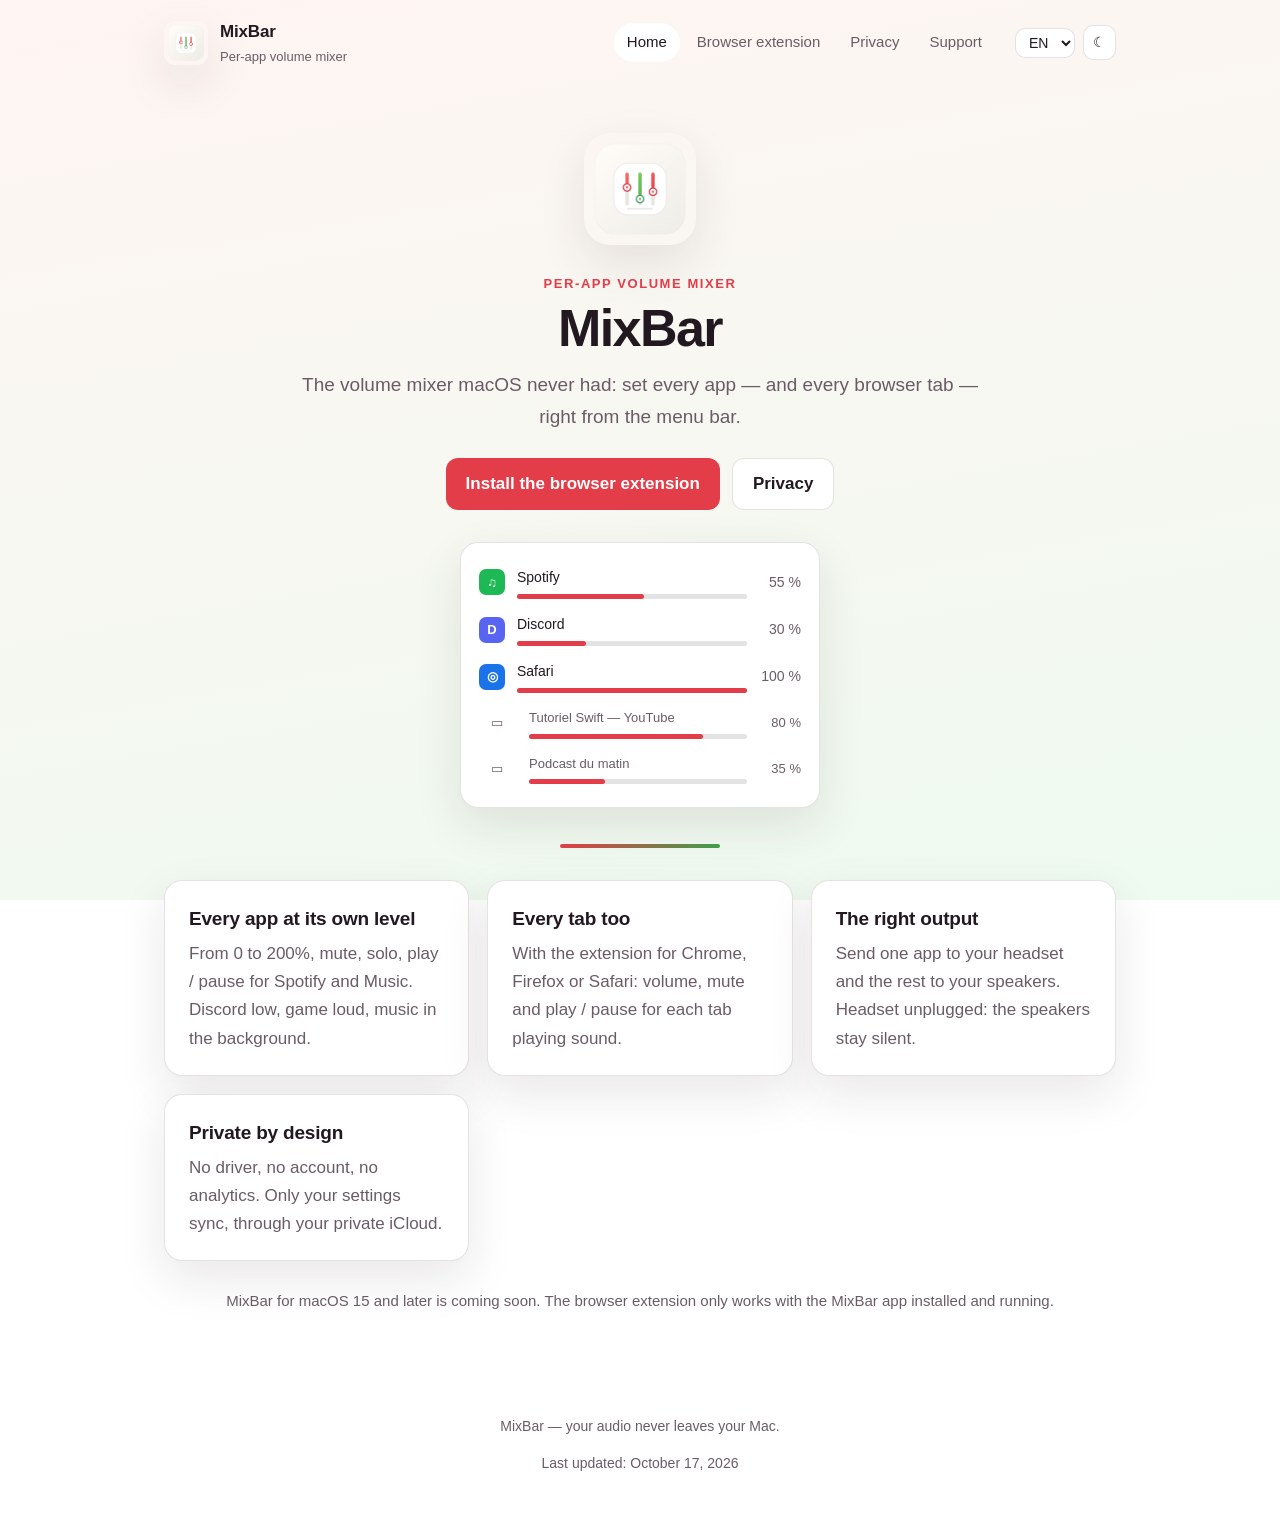
==== index.html @ 0342d763 "Site MixBar : présentation, extension navigateur (Chrome, Firefox) avec tutoriels, confidentialité, " ====
<!doctype html>
<html lang="fr">
  <head>
    <meta charset="utf-8">
    <meta name="viewport" content="width=device-width, initial-scale=1">
    <meta name="description" content="MixBar : mixeur de volume par app et par onglet, discret dans la barre de menus du Mac.">
    <meta name="theme-color" content="#30202A">
    <link rel="icon" href="icon.png">
    <title>MixBar</title>
    <link rel="stylesheet" href="style.css">
  </head>
  <body data-page="home" data-title-key="home.title">
    <header class="site-header" id="site-header"></header>
    <main class="page">
      <section class="page-hero">
        <img class="hero-logo" src="icon.png" alt="MixBar">
        <p class="eyebrow" data-i18n="brand.tagline">Mixeur de volume par app</p>
        <h1 data-i18n="home.title">MixBar</h1>
        <p class="lead" data-i18n="home.subtitle"></p>
        <div class="hero-actions">
          <a class="btn" href="extension.html" data-i18n="home.cta.extension">Installer l'extension navigateur</a>
          <a class="btn secondary" href="privacy.html" data-i18n="home.cta.privacy">Confidentialité</a>
        </div>
        <div class="card mock" aria-hidden="true">
          <div class="mock-row"><span class="mock-icon" style="background:#1db954">♫</span><div>Spotify<div class="mock-bar"><span style="width:55%"></span></div></div><span class="mock-pct">55 %</span></div>
          <div class="mock-row"><span class="mock-icon" style="background:#5865f2">D</span><div>Discord<div class="mock-bar"><span style="width:30%"></span></div></div><span class="mock-pct">30 %</span></div>
          <div class="mock-row"><span class="mock-icon" style="background:#1a73e8">◎</span><div>Safari<div class="mock-bar"><span style="width:100%"></span></div></div><span class="mock-pct">100 %</span></div>
          <div class="mock-row tab"><span>▭</span><div>Tutoriel Swift — YouTube<div class="mock-bar"><span style="width:80%"></span></div></div><span class="mock-pct">80 %</span></div>
          <div class="mock-row tab"><span>▭</span><div>Podcast du matin<div class="mock-bar"><span style="width:35%"></span></div></div><span class="mock-pct">35 %</span></div>
        </div>
      </section>
      <span class="stripe"></span>
      <div class="grid">
        <section class="card"><h2 data-i18n="home.f1.title"></h2><p data-i18n="home.f1.body"></p></section>
        <section class="card"><h2 data-i18n="home.f2.title"></h2><p data-i18n="home.f2.body"></p></section>
        <section class="card"><h2 data-i18n="home.f3.title"></h2><p data-i18n="home.f3.body"></p></section>
        <section class="card"><h2 data-i18n="home.f4.title"></h2><p data-i18n="home.f4.body"></p></section>
      </div>
      <p class="note" style="text-align:center;margin-top:28px" data-i18n="home.availability"></p>
    </main>
    <footer class="site-footer" id="site-footer"></footer>
    <script src="app.js"></script>
  </body>
</html>
---- style.css ----
/* MixBar — site public. Couleurs du logo : corail (#F0444D), vert (#67C96B), prune (#30202A). */
:root {
  --coral: #e23d48;
  --green: #3f9f4a;
  --ink: #221820;
  --subtle: #6a5c66;
  --card: #ffffff;
  --line: rgba(34, 24, 32, 0.12);
  --bg-top: #fff5f2;
  --bg-bottom: #eefaf0;
  --code: #f6eef1;
  --shadow: 0 18px 48px rgba(48, 32, 42, 0.10);
}

:root[data-theme="dark"] {
  --coral: #ff8b83;
  --green: #8fdc8c;
  --ink: #f4eef2;
  --subtle: #b9aab4;
  --card: #2a1e26;
  --line: rgba(244, 238, 242, 0.14);
  --bg-top: #1d141b;
  --bg-bottom: #17121a;
  --code: #3a2a34;
  --shadow: 0 18px 48px rgba(0, 0, 0, 0.45);
}

* { box-sizing: border-box; }
html { scroll-behavior: smooth; }

body {
  margin: 0;
  min-height: 100vh;
  font: 17px/1.65 -apple-system, BlinkMacSystemFont, "Segoe UI", Roboto, Helvetica, Arial, sans-serif;
  color: var(--ink);
  background: linear-gradient(170deg, var(--bg-top), var(--bg-bottom));
  background-attachment: fixed;
  -webkit-font-smoothing: antialiased;
}

a { color: var(--coral); }

/* En-tête */
.site-header {
  display: flex; align-items: center; gap: 20px; flex-wrap: wrap;
  padding: 18px 24px; max-width: 1000px; margin: 0 auto;
}
.brand { display: flex; align-items: center; gap: 12px; text-decoration: none; color: inherit; }
.brand-icon { width: 44px; height: 44px; border-radius: 11px; box-shadow: var(--shadow); }
.brand strong { display: block; font-size: 17px; letter-spacing: -0.01em; }
.brand small { display: block; font-size: 13px; color: var(--subtle); }
.site-nav { display: flex; gap: 4px; flex-wrap: wrap; margin-left: auto; }
.site-nav a {
  padding: 7px 13px; border-radius: 999px; text-decoration: none; color: var(--subtle); font-size: 15px;
}
.site-nav a[aria-current="page"], .site-nav a:hover { background: var(--card); color: var(--ink); }
.header-actions { display: flex; gap: 8px; align-items: center; }
.header-actions select, .icon-button {
  font: inherit; font-size: 14px; border: 1px solid var(--line); background: var(--card);
  color: var(--ink); border-radius: 10px; padding: 5px 9px; cursor: pointer;
}

/* Contenu */
.page { max-width: 1000px; margin: 0 auto; padding: 8px 24px 48px; }
.page-hero { text-align: center; padding: 40px 0 28px; }
.hero-logo { width: 112px; height: 112px; border-radius: 26px; box-shadow: var(--shadow); }
.eyebrow { text-transform: uppercase; letter-spacing: 0.12em; font-size: 13px; color: var(--coral); margin: 18px 0 0; font-weight: 600; }
h1 { font-size: clamp(34px, 6vw, 52px); letter-spacing: -0.03em; line-height: 1.1; margin: 6px 0 12px; }
.lead { font-size: 19px; color: var(--subtle); max-width: 680px; margin: 0 auto; }
.hero-actions { display: flex; gap: 12px; justify-content: center; flex-wrap: wrap; margin-top: 26px; }

.btn {
  display: inline-flex; align-items: center; gap: 8px; padding: 11px 20px; border-radius: 12px;
  background: var(--coral); color: #fff; text-decoration: none; font-weight: 600; border: 0; cursor: pointer;
}
.btn.secondary { background: var(--card); color: var(--ink); border: 1px solid var(--line); }
.btn small { font-weight: 400; opacity: 0.85; }

.stripe { display: block; height: 4px; max-width: 160px; margin: 8px auto 32px; border-radius: 4px;
  background: linear-gradient(90deg, var(--coral), var(--green)); }

.grid { display: grid; grid-template-columns: repeat(auto-fit, minmax(250px, 1fr)); gap: 18px; }
.card { background: var(--card); border: 1px solid var(--line); border-radius: 18px; padding: 22px 24px; box-shadow: var(--shadow); }
.card h2, .card h3 { margin: 0 0 6px; font-size: 19px; letter-spacing: -0.01em; }
.card p { margin: 0; color: var(--subtle); }
.section { margin-top: 40px; }
.section > h2 { font-size: 28px; letter-spacing: -0.02em; margin: 0 0 14px; }
.note { color: var(--subtle); font-size: 15px; }
.warning { border-left: 4px solid var(--coral); }

/* Tutoriels */
.steps { counter-reset: step; list-style: none; padding: 0; margin: 0; }
.steps > li { counter-increment: step; position: relative; padding: 14px 0 14px 52px; border-top: 1px solid var(--line); }
.steps > li:first-child { border-top: 0; }
.steps > li::before {
  content: counter(step); position: absolute; left: 0; top: 14px; width: 34px; height: 34px; border-radius: 50%;
  background: var(--coral); color: #fff; font-weight: 700; display: grid; place-items: center;
}
.steps strong { display: block; }
code, kbd {
  font: 14px/1.4 ui-monospace, SFMono-Regular, Menlo, monospace; background: var(--code);
  padding: 2px 7px; border-radius: 6px; white-space: nowrap;
}
kbd { border: 1px solid var(--line); }
.tabs { display: flex; gap: 8px; margin-bottom: 16px; flex-wrap: wrap; }
.tabs button { font: inherit; padding: 8px 16px; border-radius: 999px; border: 1px solid var(--line);
  background: var(--card); color: var(--ink); cursor: pointer; }
.tabs button[aria-selected="true"] { background: var(--ink); color: var(--bg-top); }
.download { display: flex; flex-wrap: wrap; gap: 12px; align-items: center; margin: 14px 0 4px; }

/* Maquette du menu MixBar */
.mock { max-width: 360px; margin: 32px auto 0; text-align: left; font-size: 14px; padding: 16px 18px; }
.mock-row { display: grid; grid-template-columns: 28px 1fr 44px; gap: 10px; align-items: center; padding: 7px 0; }
.mock-row.tab { grid-template-columns: 28px 1fr 44px; padding-left: 12px; font-size: 13px; color: var(--subtle); }
.mock-icon { width: 26px; height: 26px; border-radius: 7px; display: grid; place-items: center; color: #fff; font-size: 13px; font-weight: 700; }
.mock-bar { height: 5px; border-radius: 5px; background: var(--line); position: relative; margin-top: 5px; }
.mock-bar span { position: absolute; inset: 0 auto 0 0; border-radius: 5px; background: var(--coral); }
.mock-pct { text-align: right; font-variant-numeric: tabular-nums; color: var(--subtle); }

details { background: var(--card); border: 1px solid var(--line); border-radius: 14px; padding: 12px 18px; margin: 10px 0; }
details summary { cursor: pointer; font-weight: 600; }
details p { color: var(--subtle); margin: 8px 0 2px; }

.legal h2 { font-size: 20px; margin: 26px 0 6px; }
.legal p { color: var(--subtle); }

.site-footer { text-align: center; color: var(--subtle); font-size: 14px; padding: 24px; }
.site-footer a { color: inherit; }

@media (max-width: 640px) {
  .site-header { padding: 14px 16px; }
  .site-nav { margin-left: 0; width: 100%; }
  .page { padding: 0 16px 40px; }
}
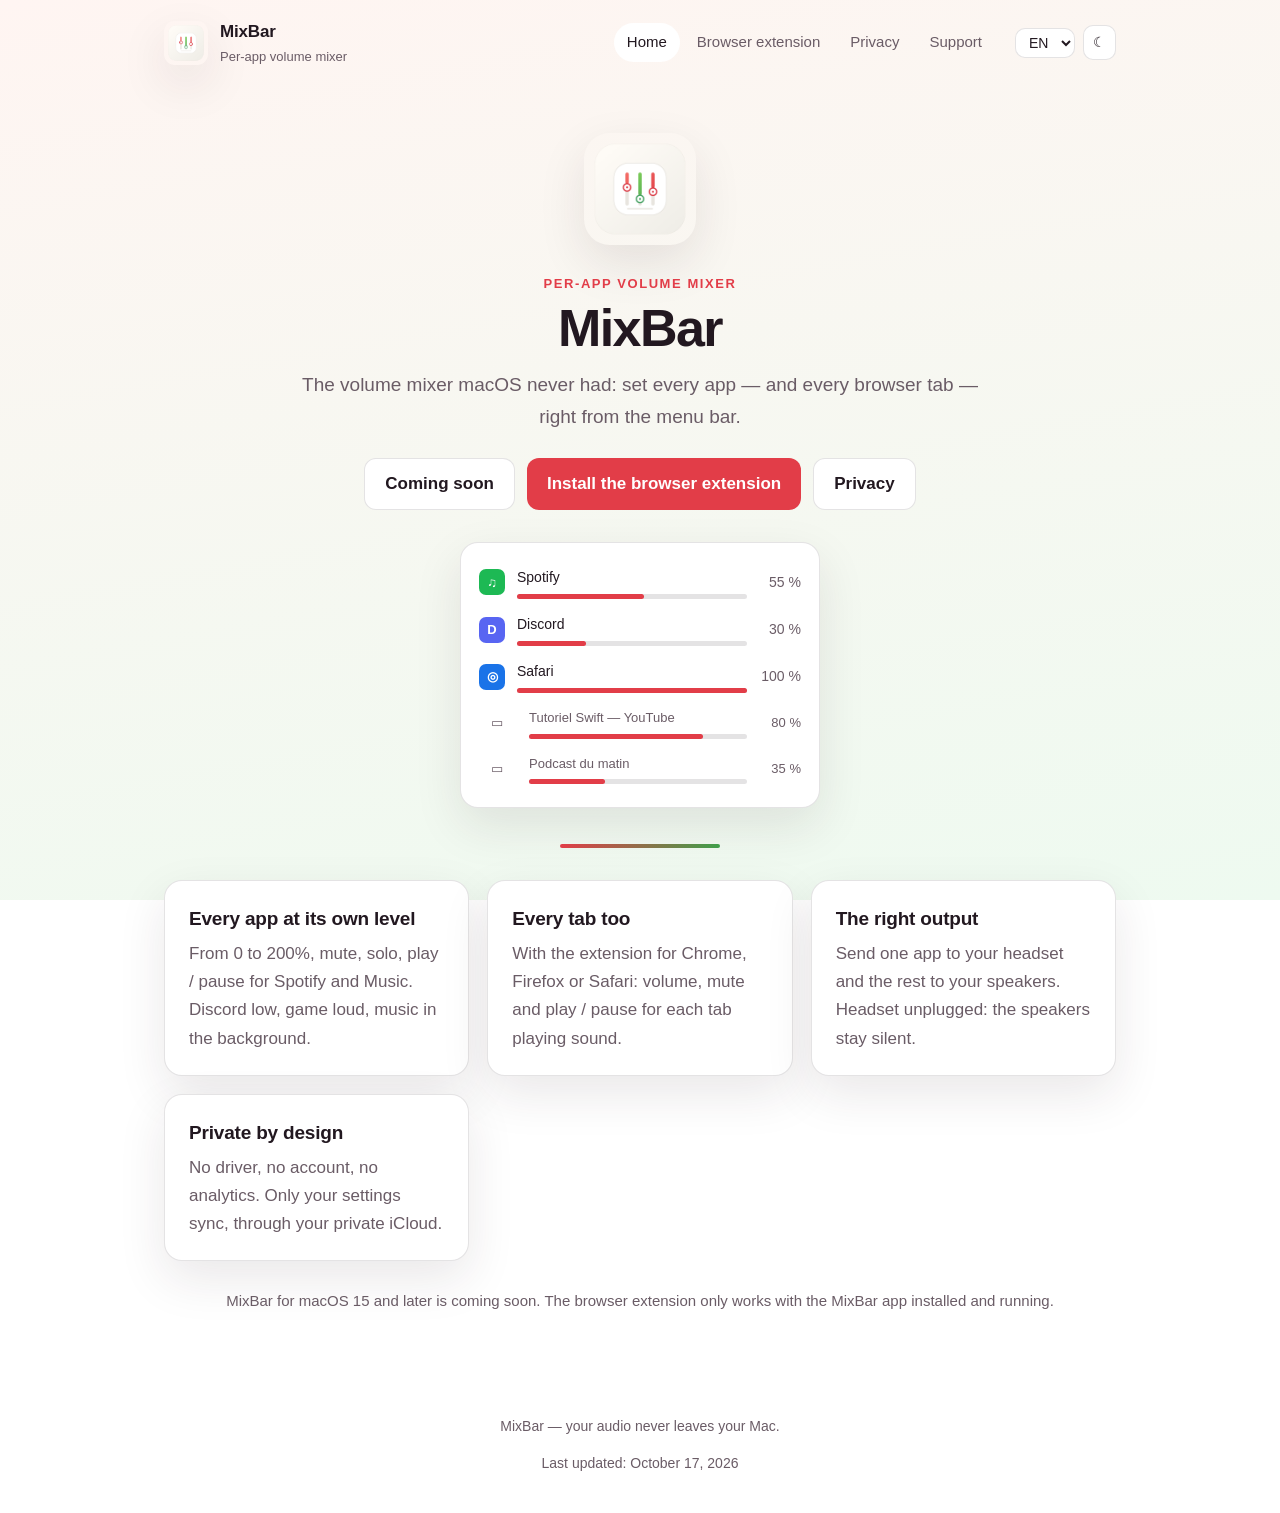
==== commit f3103835: "Site : téléchargement de l'app (bientôt), mises à jour dans la confidentialité" ====
--- a/index.html
+++ b/index.html
@@ -18,9 +18,11 @@
         <h1 data-i18n="home.title">MixBar</h1>
         <p class="lead" data-i18n="home.subtitle"></p>
         <div class="hero-actions">
+          <a class="btn secondary" id="appDownload" href="#">Bientôt disponible</a>
           <a class="btn" href="extension.html" data-i18n="home.cta.extension">Installer l'extension navigateur</a>
           <a class="btn secondary" href="privacy.html" data-i18n="home.cta.privacy">Confidentialité</a>
         </div>
+        <p class="note" id="appDownloadMeta"></p>
         <div class="card mock" aria-hidden="true">
           <div class="mock-row"><span class="mock-icon" style="background:#1db954">♫</span><div>Spotify<div class="mock-bar"><span style="width:55%"></span></div></div><span class="mock-pct">55 %</span></div>
           <div class="mock-row"><span class="mock-icon" style="background:#5865f2">D</span><div>Discord<div class="mock-bar"><span style="width:30%"></span></div></div><span class="mock-pct">30 %</span></div>
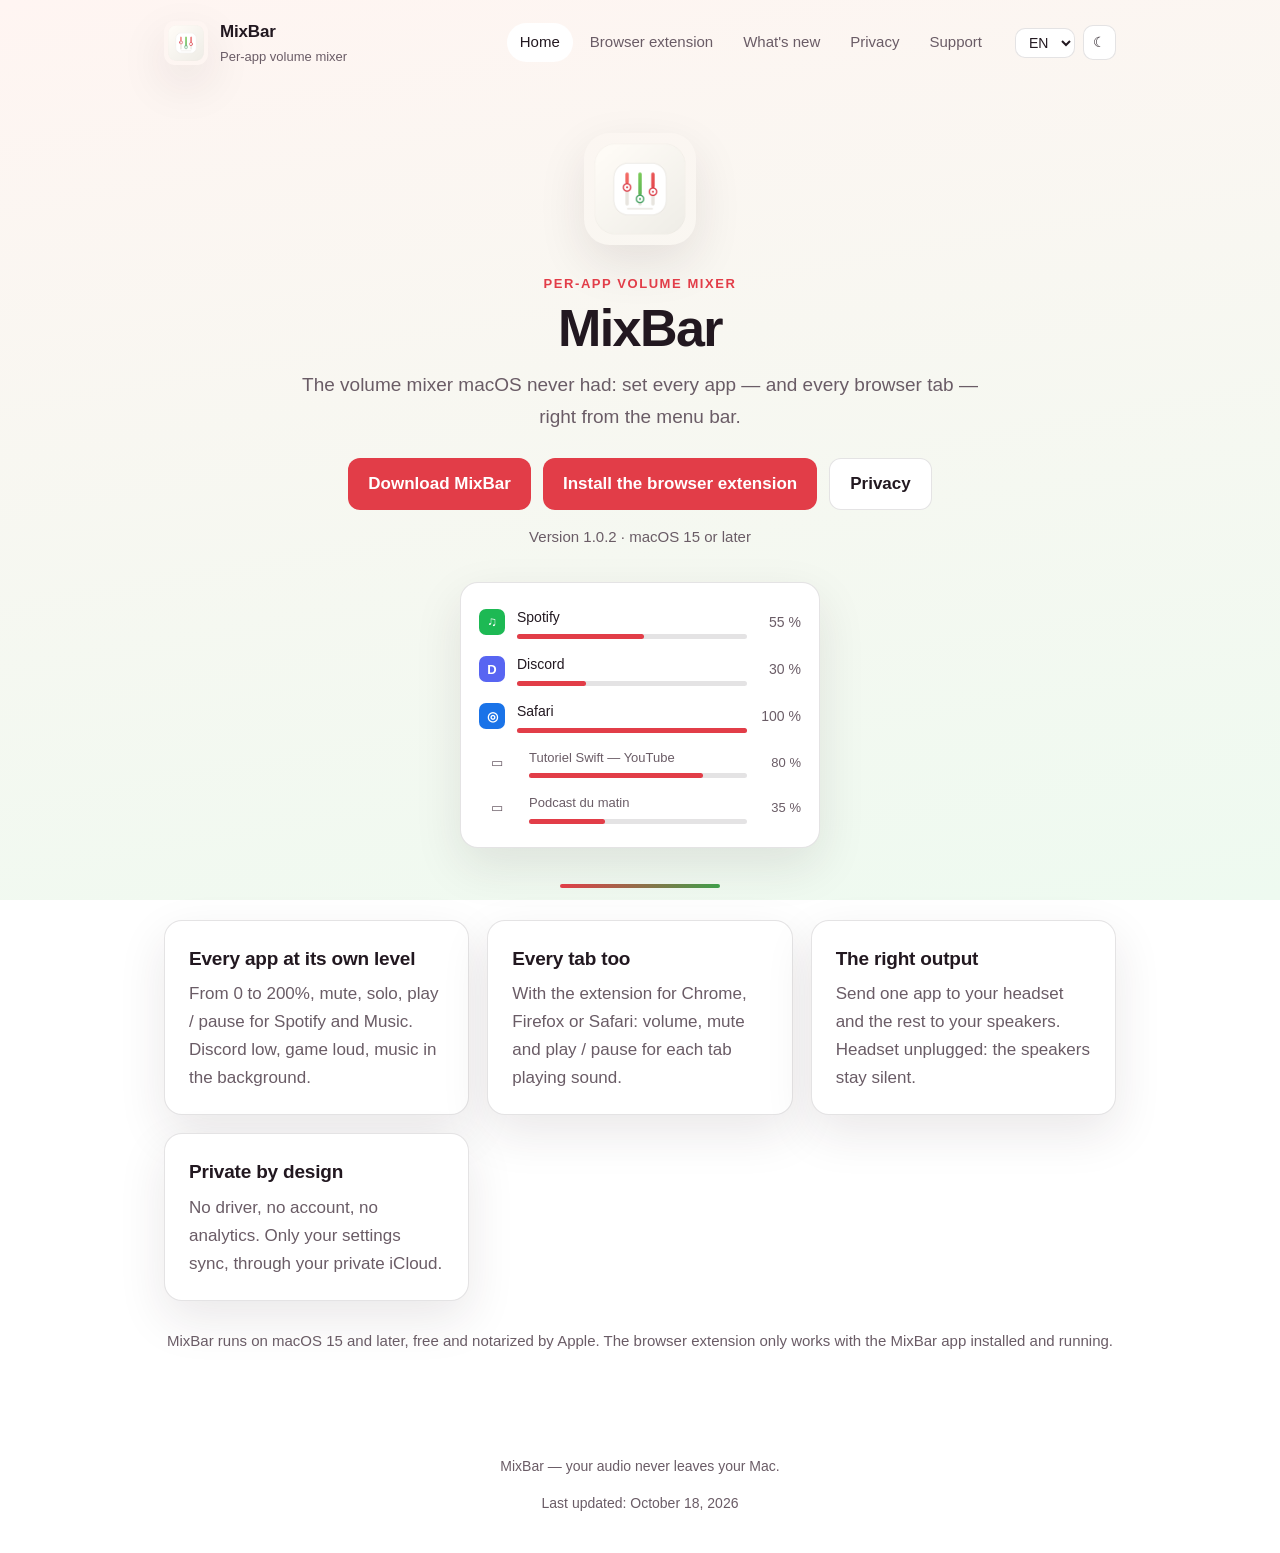
==== commit 5582c329: "Compteurs de téléchargements" ====
--- a/index.html
+++ b/index.html
@@ -23,6 +23,7 @@
           <a class="btn secondary" href="privacy.html" data-i18n="home.cta.privacy">Confidentialité</a>
         </div>
         <p class="note" id="appDownloadMeta"></p>
+        <p class="note download-count" id="appDownloadCount" hidden></p>
         <div class="card mock" aria-hidden="true">
           <div class="mock-row"><span class="mock-icon" style="background:#1db954">♫</span><div>Spotify<div class="mock-bar"><span style="width:55%"></span></div></div><span class="mock-pct">55 %</span></div>
           <div class="mock-row"><span class="mock-icon" style="background:#5865f2">D</span><div>Discord<div class="mock-bar"><span style="width:30%"></span></div></div><span class="mock-pct">30 %</span></div>
--- a/style.css
+++ b/style.css
@@ -121,6 +121,25 @@
 details summary { cursor: pointer; font-weight: 600; }
 details p { color: var(--subtle); margin: 8px 0 2px; }
 
+/* Nouveautés */
+.release-list { display: grid; gap: 18px; max-width: 760px; margin: 0 auto; }
+.release header { display: flex; flex-wrap: wrap; align-items: baseline; gap: 6px 14px; margin-bottom: 10px; }
+.release header h2 { margin: 0; }
+.release time { color: var(--subtle); font-size: 15px; }
+.release header a { margin-left: auto; font-size: 15px; font-weight: 600; }
+.release ul { list-style: none; padding: 0; margin: 0; }
+.release li { display: flex; gap: 10px; align-items: baseline; padding: 7px 0; border-top: 1px solid var(--line); color: var(--subtle); }
+.release li:first-child { border-top: 0; }
+.tag { flex: none; font-size: 12px; font-weight: 700; letter-spacing: 0.04em; text-transform: uppercase;
+  padding: 2px 8px; border-radius: 999px; color: #fff; background: var(--subtle); }
+.tag.security { background: var(--coral); }
+.tag.new { background: var(--green); }
+.tag.fixed { background: #3b7dd8; }
+.tag.improved { background: #8a5cc7; }
+:root[data-theme="dark"] .tag { color: #1d141b; }
+:root[data-theme="dark"] .tag.fixed { background: #8ab8ff; }
+:root[data-theme="dark"] .tag.improved { background: #c9a6f5; }
+
 .legal h2 { font-size: 20px; margin: 26px 0 6px; }
 .legal p { color: var(--subtle); }
 
@@ -131,4 +150,6 @@
   .site-header { padding: 14px 16px; }
   .site-nav { margin-left: 0; width: 100%; }
   .page { padding: 0 16px 40px; }
+  .release li { flex-direction: column; gap: 4px; }
+  .release header a { margin-left: 0; }
 }
